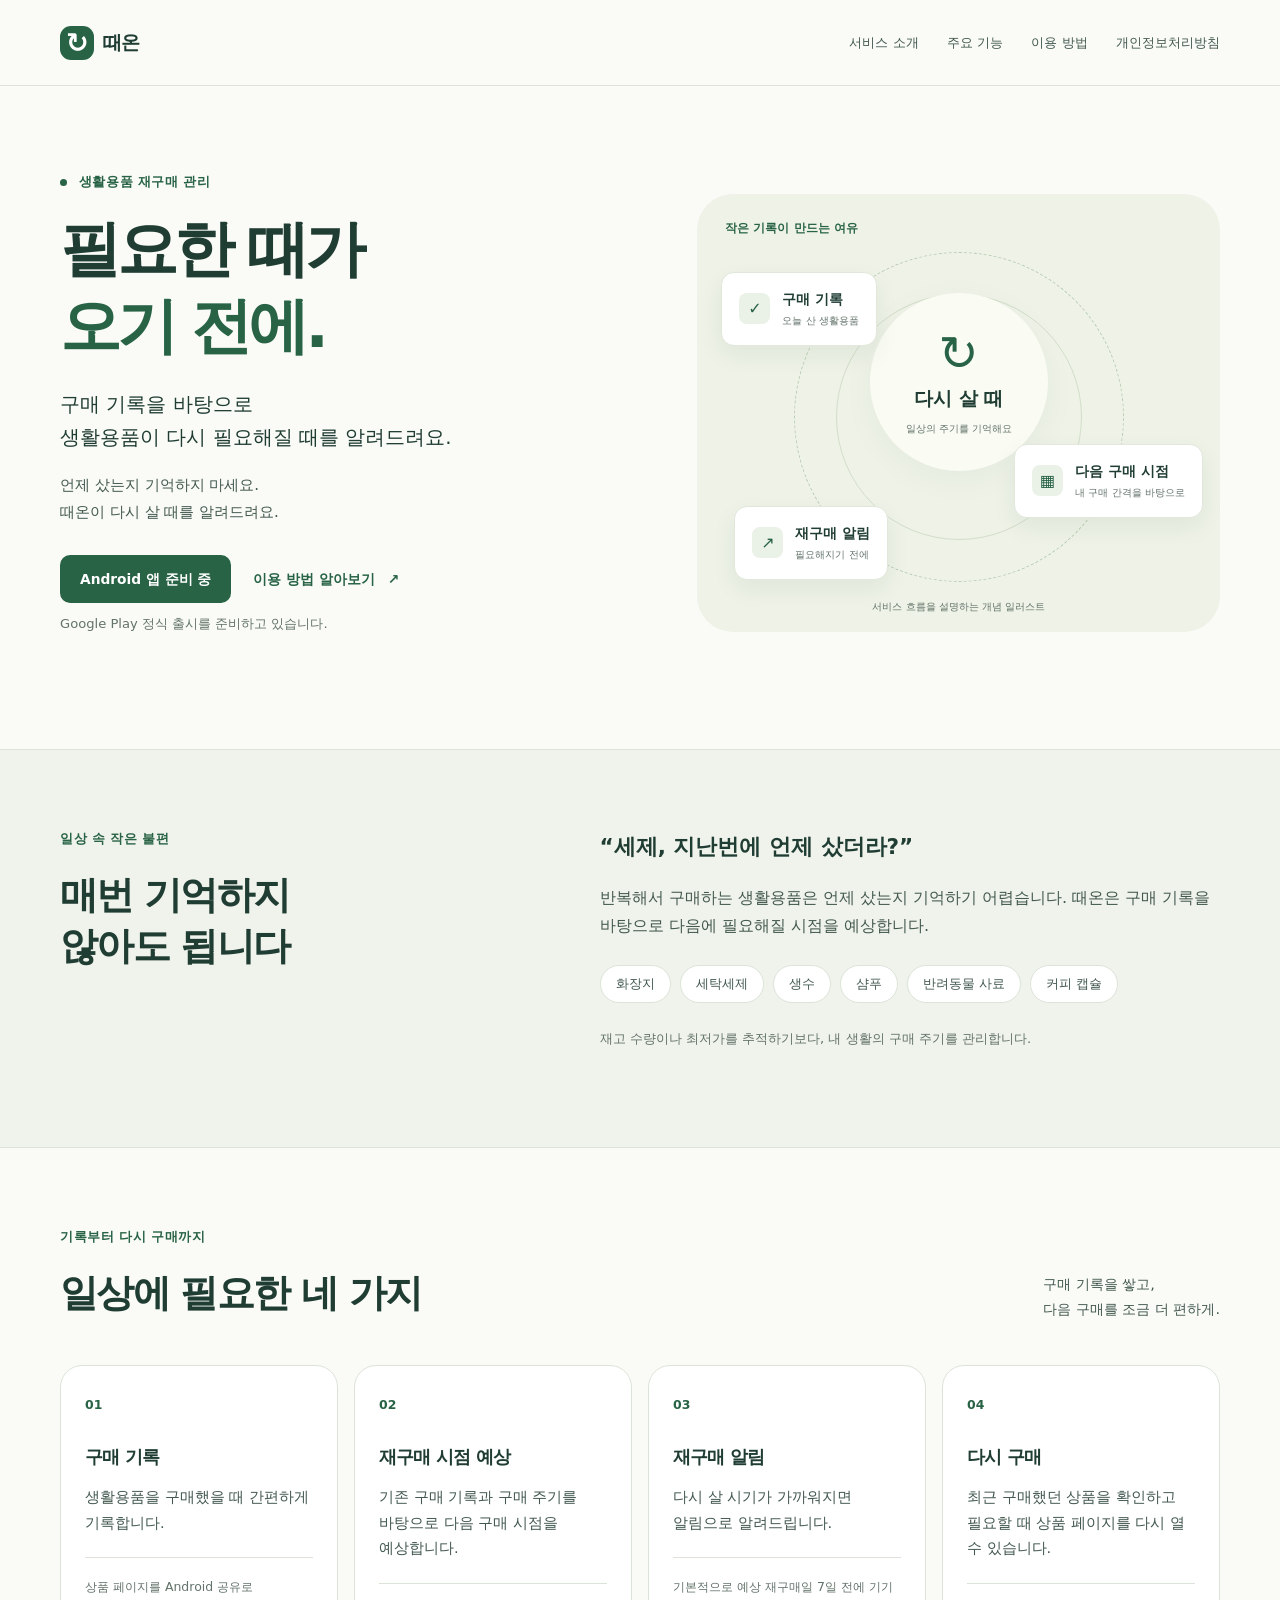
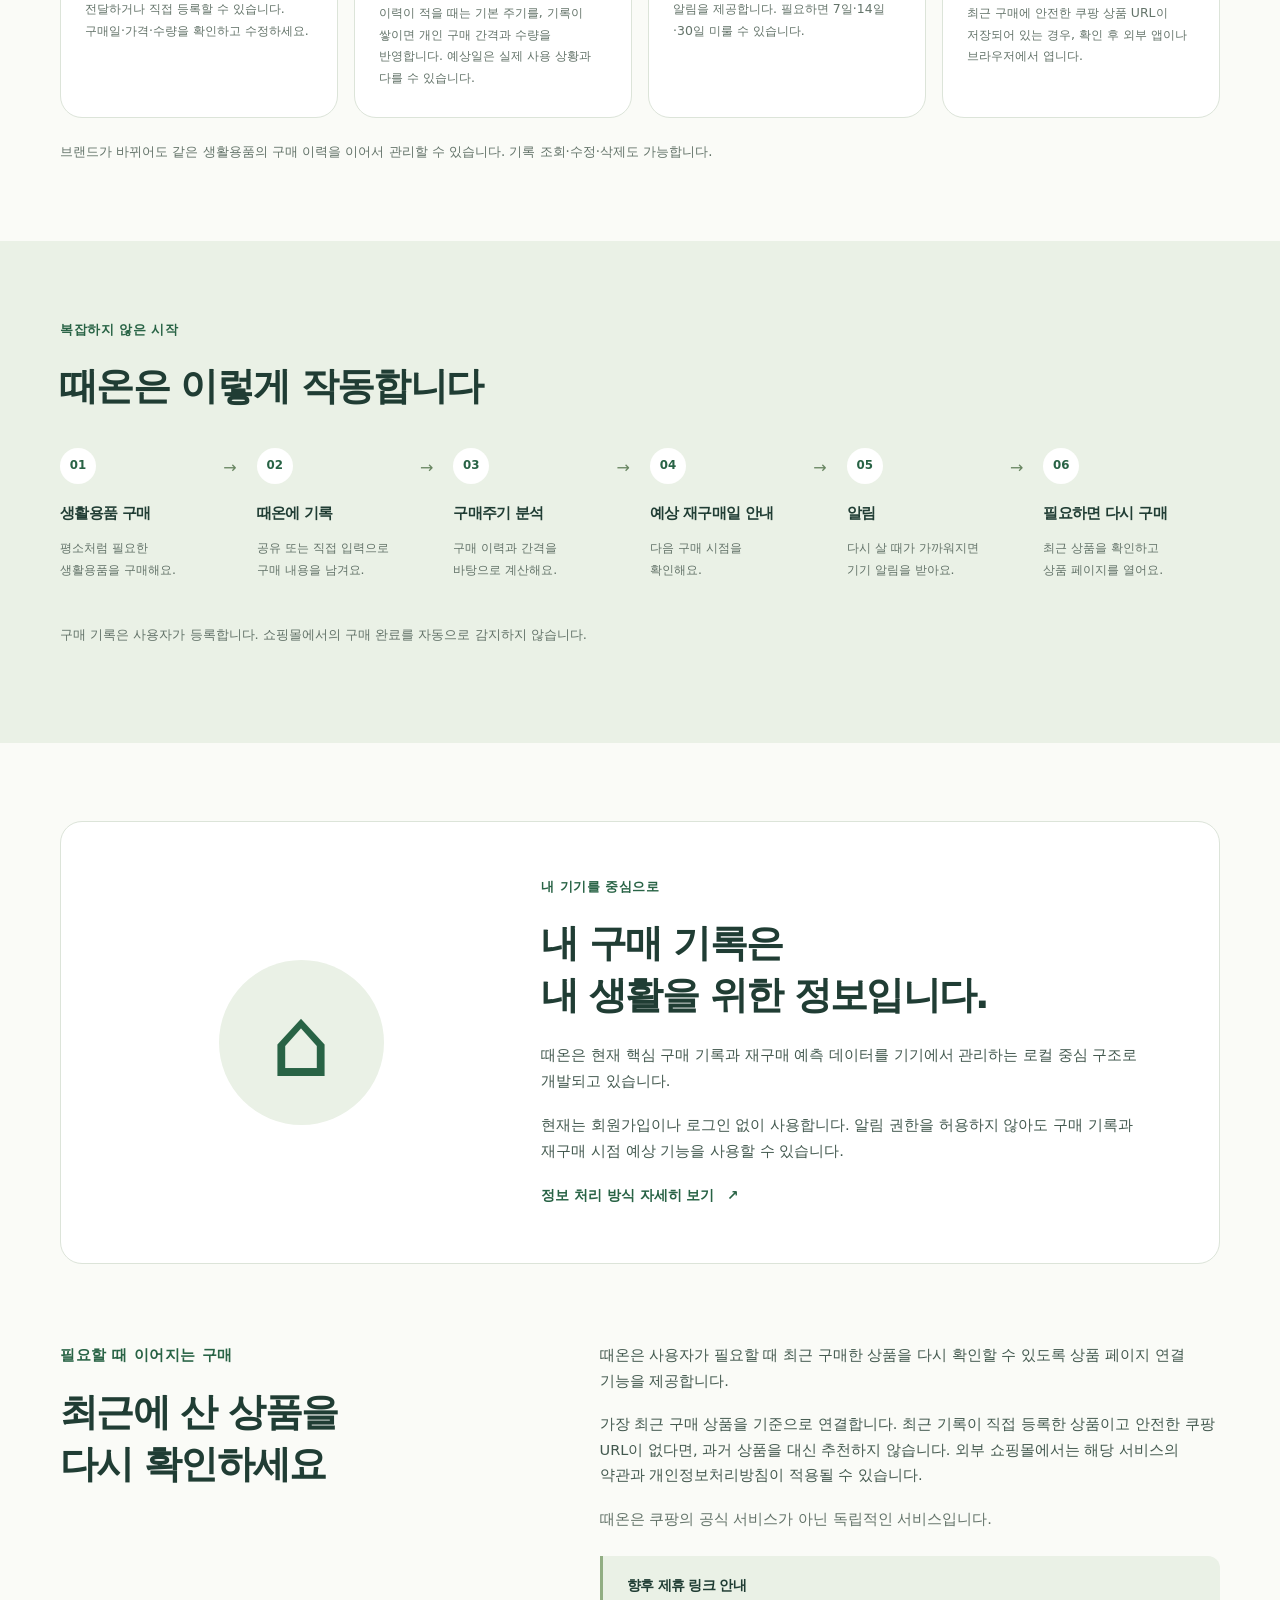
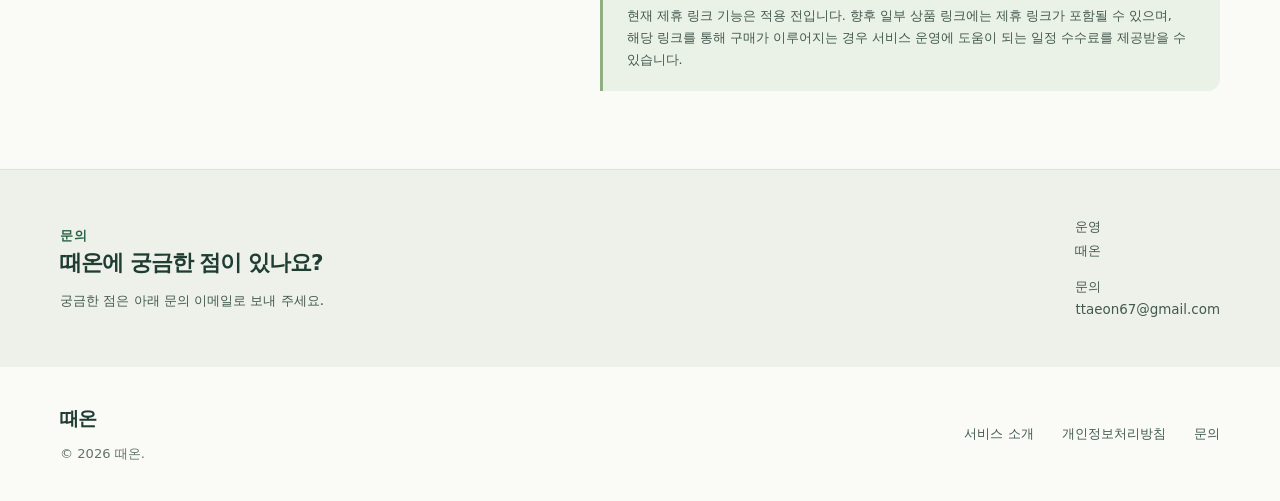
==== index.html @ 0966c623 "Initial Ttaeon website" ====
<!doctype html>
<html lang="ko">
<head>
  <meta charset="utf-8">
  <meta name="viewport" content="width=device-width, initial-scale=1">
  <title>때온 - 생활용품 재구매 알림</title>
  <meta name="description" content="때온은 구매 기록을 바탕으로 생활용품이 다시 필요해질 때를 알려드리는 개인 재구매 관리 서비스입니다.">
  <meta property="og:title" content="때온 - 생활용품 재구매 알림">
  <meta property="og:description" content="때온은 구매 기록을 바탕으로 생활용품이 다시 필요해질 때를 알려드리는 개인 재구매 관리 서비스입니다.">
  <meta property="og:type" content="website">
  <meta property="og:locale" content="ko_KR">
  <!-- 실제 배포 후 canonical, og:url, 승인된 og:image를 추가하세요. -->
  <link rel="icon" href="assets/favicon.svg" type="image/svg+xml">
  <link rel="stylesheet" href="styles.css">
  <script src="script.js" defer></script>
</head>
<body>
<a class="skip-link" href="#main">본문으로 건너뛰기</a>
<header class="site-header">
  <div class="container header-inner">
    <a class="brand" href="index.html" aria-label="때온 홈"><span class="brand-mark" aria-hidden="true">↻</span>때온</a>
    <button class="menu-toggle" type="button" aria-expanded="false" aria-controls="primary-nav" hidden>메뉴 열기</button>
    <nav id="primary-nav" aria-label="주요 메뉴"><a href="#about">서비스 소개</a><a href="#features">주요 기능</a><a href="#how-it-works">이용 방법</a><a href="privacy.html">개인정보처리방침</a></nav>
  </div>
</header>
<main id="main">
  <section class="hero container" aria-labelledby="hero-title">
    <div class="hero-copy">
      <p class="eyebrow"><span class="status-dot" aria-hidden="true"></span> 생활용품 재구매 관리</p>
      <h1 id="hero-title">필요한 때가<br><span>오기 전에.</span></h1>
      <p class="hero-sub">구매 기록을 바탕으로<br class="wide-only"> 생활용품이 다시 필요해질 때를 알려드려요.</p>
      <p class="hero-description">언제 샀는지 기억하지 마세요.<br>때온이 다시 살 때를 알려드려요.</p>
      <div class="hero-actions"><span class="release-status" id="app-download">Android 앱 준비 중</span><a class="text-link" href="#how-it-works">이용 방법 알아보기 <span aria-hidden="true">↗</span></a></div>
      <p class="small muted">Google Play 정식 출시를 준비하고 있습니다.</p>
    </div>
    <div class="cycle-art" role="img" aria-label="구매 기록에서 예상 재구매일과 알림으로 이어지는 과정을 나타낸 개념 일러스트. 실제 앱 화면이 아닙니다.">
      <span class="art-label">작은 기록이 만드는 여유</span>
      <div class="orbit"></div><div class="orbit orbit-inner"></div>
      <div class="art-center"><span aria-hidden="true">↻</span><strong>다시 살 때</strong><span>일상의 주기를 기억해요</span></div>
      <div class="art-note note-record"><span class="note-icon" aria-hidden="true">✓</span><div><strong>구매 기록</strong><span>오늘 산 생활용품</span></div></div>
      <div class="art-note note-date"><span class="note-icon" aria-hidden="true">▦</span><div><strong>다음 구매 시점</strong><span>내 구매 간격을 바탕으로</span></div></div>
      <div class="art-note note-remind"><span class="note-icon" aria-hidden="true">↗</span><div><strong>재구매 알림</strong><span>필요해지기 전에</span></div></div>
      <span class="art-caption">서비스 흐름을 설명하는 개념 일러스트</span>
    </div>
  </section>
  <section class="section problem" id="about" aria-labelledby="about-title"><div class="container problem-layout">
    <div><p class="eyebrow">일상 속 작은 불편</p><h2 id="about-title">매번 기억하지<br>않아도 됩니다</h2></div>
    <div><p class="section-intro">“세제, 지난번에 언제 샀더라?”</p><p>반복해서 구매하는 생활용품은 언제 샀는지 기억하기 어렵습니다. 때온은 구매 기록을 바탕으로 다음에 필요해질 시점을 예상합니다.</p><ul class="item-tags" aria-label="관리할 수 있는 생활용품 예시"><li>화장지</li><li>세탁세제</li><li>생수</li><li>샴푸</li><li>반려동물 사료</li><li>커피 캡슐</li></ul><p class="small muted">재고 수량이나 최저가를 추적하기보다, 내 생활의 구매 주기를 관리합니다.</p></div>
  </div></section>
  <section class="section container" id="features" aria-labelledby="features-title">
    <div class="section-heading"><div><p class="eyebrow">기록부터 다시 구매까지</p><h2 id="features-title">일상에 필요한 네 가지</h2></div><p>구매 기록을 쌓고,<br>다음 구매를 조금 더 편하게.</p></div>
    <div class="feature-grid">
      <article class="feature-card"><span class="card-number">01</span><h3>구매 기록</h3><p>생활용품을 구매했을 때 간편하게 기록합니다.</p><p class="card-detail">상품 페이지를 Android 공유로 전달하거나 직접 등록할 수 있습니다. 구매일·가격·수량을 확인하고 수정하세요.</p></article>
      <article class="feature-card"><span class="card-number">02</span><h3>재구매 시점 예상</h3><p>기존 구매 기록과 구매 주기를 바탕으로 다음 구매 시점을 예상합니다.</p><p class="card-detail">이력이 적을 때는 기본 주기를, 기록이 쌓이면 개인 구매 간격과 수량을 반영합니다. 예상일은 실제 사용 상황과 다를 수 있습니다.</p></article>
      <article class="feature-card"><span class="card-number">03</span><h3>재구매 알림</h3><p>다시 살 시기가 가까워지면 알림으로 알려드립니다.</p><p class="card-detail">기본적으로 예상 재구매일 7일 전에 기기 알림을 제공합니다. 필요하면 7일·14일·30일 미룰 수 있습니다.</p></article>
      <article class="feature-card"><span class="card-number">04</span><h3>다시 구매</h3><p>최근 구매했던 상품을 확인하고 필요할 때 상품 페이지를 다시 열 수 있습니다.</p><p class="card-detail">최근 구매에 안전한 쿠팡 상품 URL이 저장되어 있는 경우, 확인 후 외부 앱이나 브라우저에서 엽니다.</p></article>
    </div>
    <p class="feature-footnote">브랜드가 바뀌어도 같은 생활용품의 구매 이력을 이어서 관리할 수 있습니다. 기록 조회·수정·삭제도 가능합니다.</p>
  </section>
  <section class="section steps-section" id="how-it-works" aria-labelledby="steps-title"><div class="container">
    <p class="eyebrow">복잡하지 않은 시작</p><h2 id="steps-title">때온은 이렇게 작동합니다</h2>
    <ol class="steps"><li><span>01</span><h3>생활용품 구매</h3><p>평소처럼 필요한<br>생활용품을 구매해요.</p></li><li><span>02</span><h3>때온에 기록</h3><p>공유 또는 직접 입력으로<br>구매 내용을 남겨요.</p></li><li><span>03</span><h3>구매주기 분석</h3><p>구매 이력과 간격을<br>바탕으로 계산해요.</p></li><li><span>04</span><h3>예상 재구매일 안내</h3><p>다음 구매 시점을<br>확인해요.</p></li><li><span>05</span><h3>알림</h3><p>다시 살 때가 가까워지면<br>기기 알림을 받아요.</p></li><li><span>06</span><h3>필요하면 다시 구매</h3><p>최근 상품을 확인하고<br>상품 페이지를 열어요.</p></li></ol>
    <p class="small muted">구매 기록은 사용자가 등록합니다. 쇼핑몰에서의 구매 완료를 자동으로 감지하지 않습니다.</p>
  </div></section>
  <section class="section container" aria-labelledby="local-title"><div class="local-panel"><div class="local-symbol" aria-hidden="true">⌂</div><div><p class="eyebrow">내 기기를 중심으로</p><h2 id="local-title">내 구매 기록은<br>내 생활을 위한 정보입니다.</h2><p>때온은 현재 핵심 구매 기록과 재구매 예측 데이터를 기기에서 관리하는 로컬 중심 구조로 개발되고 있습니다.</p><p>현재는 회원가입이나 로그인 없이 사용합니다. 알림 권한을 허용하지 않아도 구매 기록과 재구매 시점 예상 기능을 사용할 수 있습니다.</p><a class="text-link" href="privacy.html">정보 처리 방식 자세히 보기 <span aria-hidden="true">↗</span></a></div></div></section>
  <section class="section container link-section" aria-labelledby="shopping-title"><div><p class="eyebrow">필요할 때 이어지는 구매</p><h2 id="shopping-title">최근에 산 상품을<br>다시 확인하세요</h2></div><div><p>때온은 사용자가 필요할 때 최근 구매한 상품을 다시 확인할 수 있도록 상품 페이지 연결 기능을 제공합니다.</p><p>가장 최근 구매 상품을 기준으로 연결합니다. 최근 기록이 직접 등록한 상품이고 안전한 쿠팡 URL이 없다면, 과거 상품을 대신 추천하지 않습니다. 외부 쇼핑몰에서는 해당 서비스의 약관과 개인정보처리방침이 적용될 수 있습니다.</p><p class="small muted">때온은 쿠팡의 공식 서비스가 아닌 독립적인 서비스입니다.</p><aside class="affiliate-notice" id="affiliate-notice" aria-labelledby="affiliate-title"><h3 id="affiliate-title">향후 제휴 링크 안내</h3><p>현재 제휴 링크 기능은 적용 전입니다. 향후 일부 상품 링크에는 제휴 링크가 포함될 수 있으며, 해당 링크를 통해 구매가 이루어지는 경우 서비스 운영에 도움이 되는 일정 수수료를 제공받을 수 있습니다.</p></aside></div></section>
  <section class="contact-section" id="contact" aria-labelledby="contact-title"><div class="container contact-inner"><div><p class="eyebrow">문의</p><h2 id="contact-title">때온에 궁금한 점이 있나요?</h2><p>궁금한 점은 아래 문의 이메일로 보내 주세요.</p></div><div class="contact-details"><p>운영 <strong>때온</strong></p><p>문의 <strong><a href="mailto:ttaeon67@gmail.com">ttaeon67@gmail.com</a></strong></p></div></div></section>
</main>
<footer class="site-footer"><div class="container footer-inner"><div><a class="brand" href="index.html">때온</a><p class="small muted">© 2026 때온.</p></div><nav aria-label="하단 메뉴"><a href="#about">서비스 소개</a><a href="privacy.html">개인정보처리방침</a><a href="#contact">문의</a></nav></div></footer>
</body>
</html>
---- styles.css ----
:root{--bg:#fafbf7;--surface:#fff;--ink:#203d34;--text:#43594f;--muted:#637369;--green:#286345;--light:#eaf1e6;--line:#dce4d9;--radius:22px;--max:1160px}*{box-sizing:border-box}html{scroll-behavior:smooth;scroll-padding-top:100px}body{margin:0;background:var(--bg);color:var(--text);font-family:system-ui,-apple-system,BlinkMacSystemFont,"Segoe UI","Malgun Gothic",sans-serif;line-height:1.75;word-break:keep-all;overflow-wrap:break-word}a{color:inherit;text-decoration:none}a:hover{color:var(--green);text-decoration:underline;text-underline-offset:5px}button{font:inherit}a:focus-visible,button:focus-visible{outline:3px solid var(--green);outline-offset:5px}h1,h2,h3,p{margin-top:0}h1,h2,h3{color:var(--ink);line-height:1.35;letter-spacing:-.045em}h2{font-size:clamp(1.7rem,3vw,2.45rem);margin-bottom:22px}h3{font-size:1.15rem}p{margin-bottom:18px}.container{width:min(var(--max),calc(100% - 48px));margin-inline:auto}.small{font-size:.82rem}.muted{color:var(--muted)}.eyebrow{color:var(--green);font-weight:650;font-size:.8rem;letter-spacing:.04em;margin-bottom:18px}.skip-link{position:fixed;top:8px;left:16px;transform:translateY(-150%);background:var(--ink);color:white;padding:10px 18px;z-index:50}.skip-link:focus{transform:none}.site-header{background:rgba(250,251,247,.97);border-bottom:1px solid var(--line);position:sticky;top:0;z-index:10}.header-inner{min-height:85px;display:flex;align-items:center;justify-content:space-between;gap:24px}.brand{display:inline-flex;align-items:center;gap:9px;color:var(--ink);font-size:1.18rem;font-weight:750;letter-spacing:-.04em}.brand-mark{background:var(--green);border-radius:11px;color:white;width:34px;height:34px;display:grid;place-items:center;font-size:1.7rem;line-height:1}.brand-en{color:var(--muted);font-weight:400;font-size:.66rem;letter-spacing:.02em;margin-left:5px}nav{display:flex;gap:28px;font-size:.84rem;font-weight:550}.menu-toggle{border:1px solid var(--line);background:white;color:var(--ink);padding:8px 12px;border-radius:8px}.hero{display:grid;grid-template-columns:1.12fr 1fr;align-items:center;gap:52px;padding-block:85px 95px}.hero h1{font-size:clamp(2.75rem,4.8vw,4.15rem);line-height:1.25;margin-bottom:24px;letter-spacing:-.065em;font-weight:760}.hero h1 span{color:var(--green)}.hero-sub{font-size:1.24rem;line-height:1.65;color:var(--ink)}.hero-description{font-size:.94rem;max-width:450px}.status-dot{display:inline-block;width:7px;height:7px;background:var(--green);border-radius:50%;margin-right:7px}.hero-actions{display:flex;align-items:center;gap:22px;flex-wrap:wrap;margin:30px 0 10px}.release-status{background:var(--green);color:white;border-radius:10px;padding:12px 20px;font-size:.86rem;font-weight:650}.text-link{font-size:.86rem;color:var(--green);font-weight:650}.text-link span{margin-left:8px}.cycle-art{position:relative;min-height:438px;border-radius:36px;background:#eef2e7;overflow:hidden}.art-label{position:absolute;top:24px;left:28px;font-size:.74rem;color:var(--green);font-weight:600}.orbit{position:absolute;width:330px;height:330px;border:1px dashed #b9cdb4;border-radius:50%;left:50%;top:51%;transform:translate(-50%,-50%)}.orbit-inner{width:246px;height:246px;border-style:solid;border-color:#d2dfc9}.art-center{position:absolute;top:43%;left:50%;transform:translate(-50%,-50%);width:178px;height:178px;background:#fafcf4;border-radius:50%;display:flex;align-items:center;justify-content:center;flex-direction:column;box-shadow:0 8px 35px #2245260a}.art-center>span:first-child{font-size:3rem;line-height:1.15;color:var(--green)}.art-center strong{font-size:1.2rem;color:var(--ink)}.art-center>span:last-child{font-size:.61rem;color:var(--muted);margin-top:5px}.art-note{position:absolute;background:white;border:1px solid #e1e8db;border-radius:13px;display:flex;align-items:center;gap:12px;padding:15px 17px;box-shadow:0 9px 25px #263f2610}.art-note strong{display:block;color:var(--ink);font-size:.85rem}.art-note div>span{display:block;font-size:.65rem;color:var(--muted)}.note-icon{width:31px;height:31px;background:var(--light);display:grid;place-items:center;border-radius:8px;color:var(--green)}.note-record{top:78px;left:24px}.note-date{top:250px;right:17px}.note-remind{bottom:52px;left:37px}.art-caption{position:absolute;bottom:16px;left:0;width:100%;text-align:center;font-size:.62rem;color:var(--muted)}.section{padding-block:78px}.problem{background:#f0f3ec;border-block:1px solid var(--line)}.problem-layout{display:grid;grid-template-columns:1fr 1.35fr;gap:80px}.section-intro{font-size:1.35rem;font-weight:650;color:var(--ink)}.item-tags{list-style:none;display:flex;flex-wrap:wrap;gap:9px;padding:0;margin:25px 0}.item-tags li{background:var(--surface);border:1px solid var(--line);border-radius:30px;padding:7px 15px;font-size:.8rem}.section-heading{display:flex;align-items:end;justify-content:space-between;gap:25px;margin-bottom:24px}.section-heading>p{font-size:.9rem}.feature-grid{display:grid;grid-template-columns:repeat(4,1fr);gap:16px}.feature-card{background:var(--surface);border:1px solid var(--line);border-radius:var(--radius);padding:28px 24px}.card-number{color:var(--green);font-size:.78rem;display:block;margin-bottom:30px;font-weight:700}.feature-card h3{margin-bottom:14px}.feature-card p{font-size:.91rem}.feature-card .card-detail{font-size:.78rem;color:var(--muted);border-top:1px solid var(--line);padding-top:18px;margin:22px 0 0}.feature-footnote{font-size:.83rem;color:var(--muted);margin:22px 0 0}.steps-section{background:var(--light)}.steps{display:grid;grid-template-columns:repeat(6,1fr);list-style:none;padding:0;margin:36px 0 26px;gap:20px}.steps li{position:relative}.steps li:not(:last-child)::after{content:"→";position:absolute;right:0;top:6px;color:#688561}.steps li>span{display:grid;place-items:center;width:36px;height:36px;border-radius:50%;background:white;color:var(--green);font-size:.74rem;font-weight:700;margin-bottom:19px}.steps h3{font-size:.91rem;letter-spacing:-.045em}.steps p{font-size:.78rem;color:var(--muted)}.local-panel{display:grid;grid-template-columns:.8fr 1.4fr;gap:65px;background:white;border:1px solid var(--line);border-radius:var(--radius);padding:54px 65px;align-items:center}.local-symbol{margin:auto;width:165px;height:165px;border-radius:50%;background:var(--light);display:grid;place-items:center;font-size:6rem;line-height:1;color:var(--green)}.local-panel p:not(.eyebrow){font-size:.92rem}.link-section{display:grid;grid-template-columns:1fr 1.35fr;gap:80px;padding-top:0}.link-section p{font-size:.91rem}.affiliate-notice{margin-top:25px;border-left:3px solid #91ae83;padding:20px 24px;background:var(--light);border-radius:0 12px 12px 0}.affiliate-notice h3{font-size:.87rem;margin-bottom:10px}.affiliate-notice p{font-size:.79rem;margin:0}.contact-section{background:#edf1e9;padding-block:45px;border-top:1px solid var(--line)}.contact-inner{display:flex;justify-content:space-between;gap:30px;align-items:center}.contact-inner h2{font-size:1.35rem;margin-bottom:12px}.contact-inner p{font-size:.84rem;margin-bottom:0}.contact-details{font-size:.8rem}.contact-details strong{font-weight:500;display:block}.contact-details p+p{margin-top:12px}.site-footer{padding-block:35px}.footer-inner{display:flex;justify-content:space-between;gap:20px;align-items:center}.footer-inner p{margin:8px 0 0}.policy-header{padding:62px 0 35px;border-bottom:1px solid var(--line)}.policy-header h1{font-size:clamp(2rem,4vw,3rem);margin-bottom:16px}.policy-layout{display:grid;grid-template-columns:230px 1fr;gap:60px;padding-block:45px 75px}.policy-toc{align-self:start;position:sticky;top:112px;border-left:2px solid var(--line);padding-left:18px}.policy-toc nav{display:flex;flex-direction:column;gap:8px;font-size:.78rem}.policy-toc h2{font-size:.86rem;letter-spacing:0}.policy-body section{margin-bottom:38px;scroll-margin-top:110px}.policy-body h2{font-size:1.35rem}.policy-body p,.policy-body li{font-size:.92rem}.policy-body ul{padding-left:22px}.draft-note{background:var(--light);padding:18px 22px;border-radius:12px;font-size:.85rem}.policy-meta{display:flex;gap:25px;flex-wrap:wrap;font-size:.81rem;color:var(--muted)}[hidden]{display:none!important}
@media(min-width:1440px){.hero{padding-block:100px 110px}}
@media(max-width:1000px){.brand-en{display:none}.hero{gap:26px}.hero h1{font-size:3rem}.feature-grid{grid-template-columns:repeat(2,1fr)}.steps{grid-template-columns:repeat(3,1fr);gap:30px}.steps li:nth-child(3)::after{content:none}.local-panel{padding:40px;gap:35px}.problem-layout,.link-section{gap:40px}.policy-layout{grid-template-columns:200px 1fr;gap:30px}}
@media(max-width:720px){.container{width:calc(100% - 36px)}.header-inner{min-height:72px;flex-wrap:wrap;gap:0;padding-block:16px}.brand{font-size:1.08rem}.menu-toggle{margin-left:auto;font-size:.77rem}#primary-nav{width:100%;flex-wrap:wrap;gap:13px 21px;padding-top:18px;font-size:.79rem}.hero{grid-template-columns:1fr;padding-block:48px 55px;gap:30px}.hero h1{font-size:3rem}.hero-sub{font-size:1.07rem}.hero-description{font-size:.88rem}.hero-actions{gap:18px}.cycle-art{min-height:375px;max-width:480px;width:100%;margin:auto}.orbit{width:290px;height:290px}.orbit-inner{width:215px;height:215px}.art-center{top:39%;width:155px;height:155px}.note-record{top:65px;left:17px}.note-date{top:215px;right:13px}.note-remind{bottom:42px;left:25px}.art-note{padding:12px;gap:9px}.art-note strong{font-size:.76rem}.art-note div>span{font-size:.59rem}.section{padding-block:50px}.problem-layout,.link-section{grid-template-columns:1fr;gap:13px}.section-heading{display:block}.section-heading>p{display:none}.feature-grid{gap:12px}.feature-card{padding:22px 18px}.card-number{margin-bottom:22px}.feature-card h3{font-size:1.06rem}.feature-card p{font-size:.83rem}.feature-card .card-detail{font-size:.74rem}.steps{grid-template-columns:1fr;gap:0;margin-top:30px}.steps li{padding:0 0 25px 54px;min-height:92px}.steps li>span{position:absolute;left:0;top:0;margin:0}.steps li:not(:last-child)::after{content:"↓";left:11px;right:auto;top:44px}.steps li:nth-child(3)::after{content:"↓"}.steps h3{margin-bottom:7px;font-size:1rem}.steps p{font-size:.85rem;margin:0}.steps br{display:none}.local-panel{grid-template-columns:1fr;padding:30px 25px;gap:25px}.local-symbol{width:85px;height:85px;font-size:3.5rem;margin:0}.link-section{padding-top:0}.contact-inner,.footer-inner{flex-direction:column;align-items:start}.contact-details{width:100%}.footer-inner nav{flex-wrap:wrap;font-size:.79rem;gap:18px}.policy-header{padding-top:40px}.policy-layout{grid-template-columns:1fr;gap:35px;padding-top:28px}.policy-toc{position:static}.policy-toc nav{display:grid;grid-template-columns:1fr 1fr;gap:10px 15px}.policy-body h2{font-size:1.23rem}.policy-meta{gap:7px 20px}.wide-only{display:none}}
@media(max-width:380px){.hero h1{font-size:2.65rem}.hero-actions{gap:13px}.release-status{padding:11px 15px}.feature-grid{grid-template-columns:1fr}.cycle-art{min-height:355px}.art-note{padding:10px}.note-date{right:9px}.art-center{width:140px;height:140px}.policy-toc nav{grid-template-columns:1fr}}
@media(prefers-reduced-motion:reduce){html{scroll-behavior:auto}*,*::before,*::after{animation:none!important;transition:none!important}}
@media print{.site-header,.site-footer,.policy-toc,.skip-link{display:none}.policy-layout{display:block}.container{width:100%}.policy-body section{break-inside:avoid}body{background:white;color:#000}}
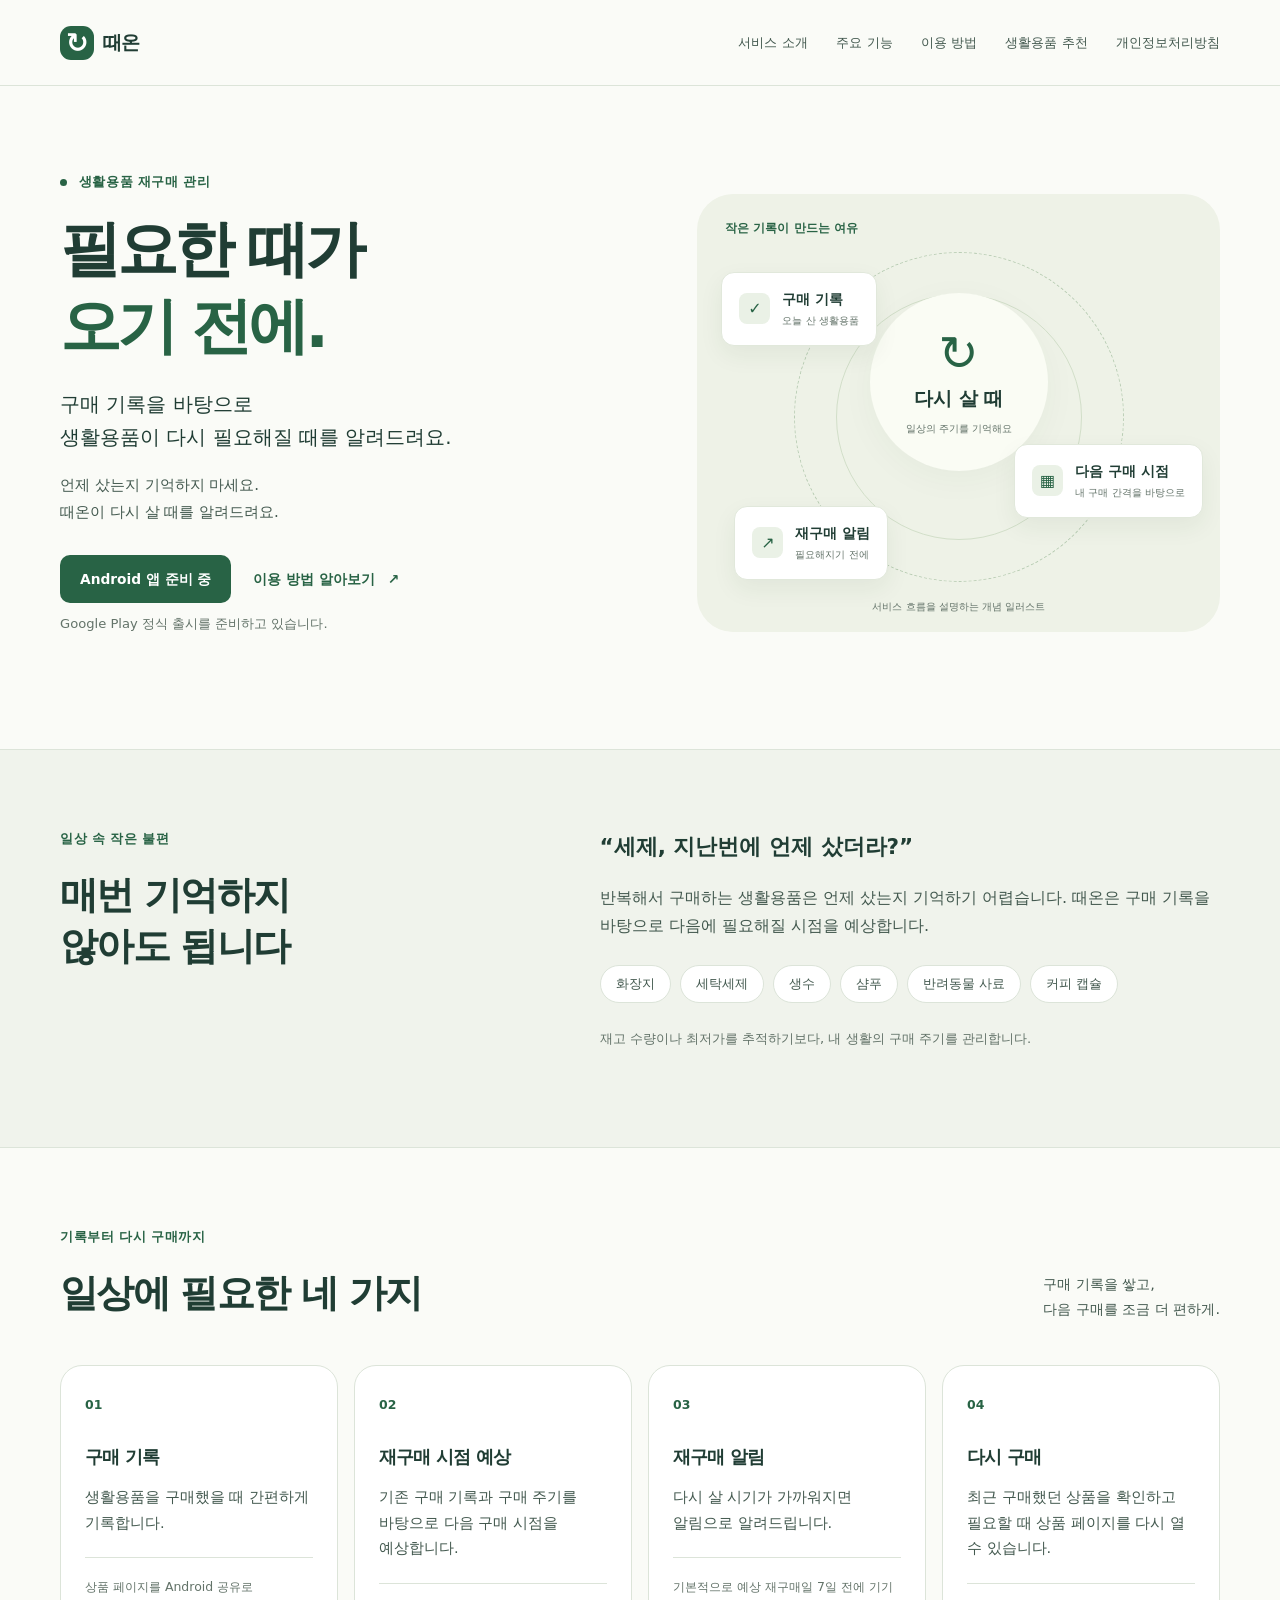
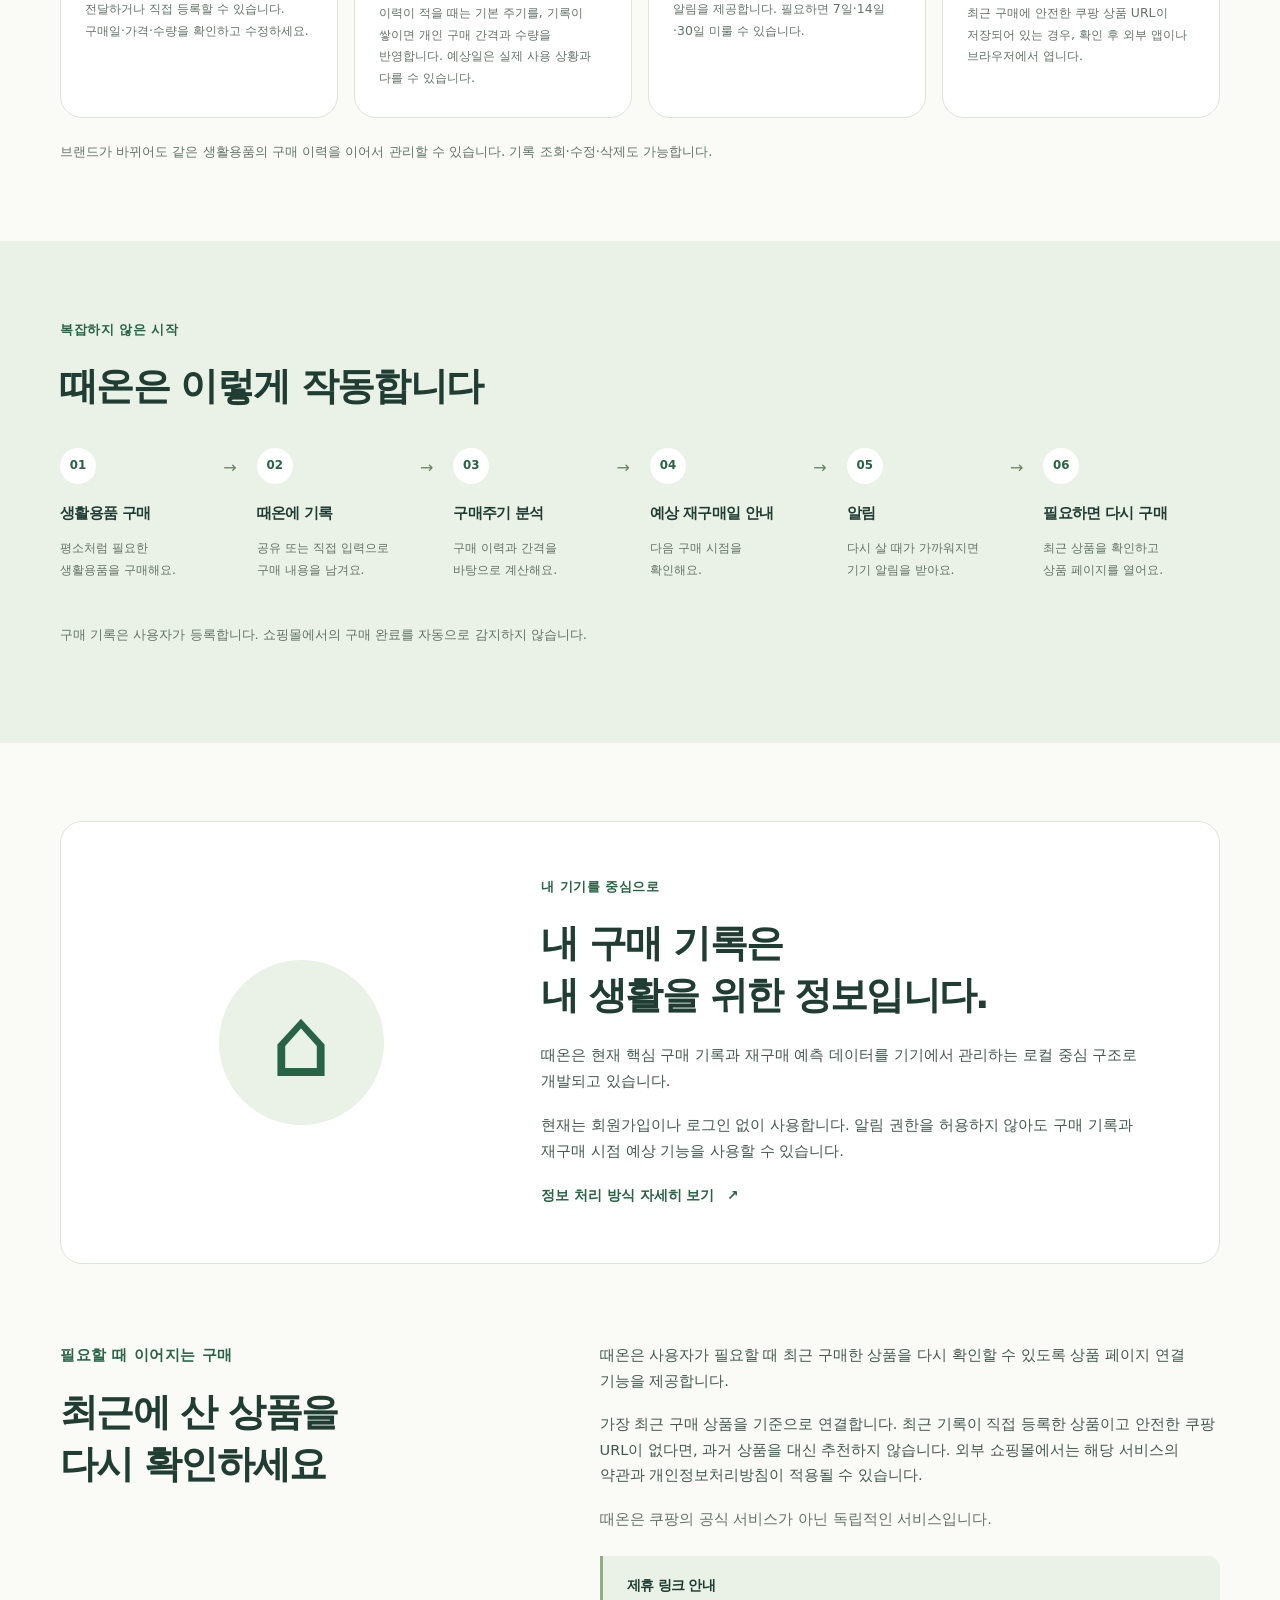
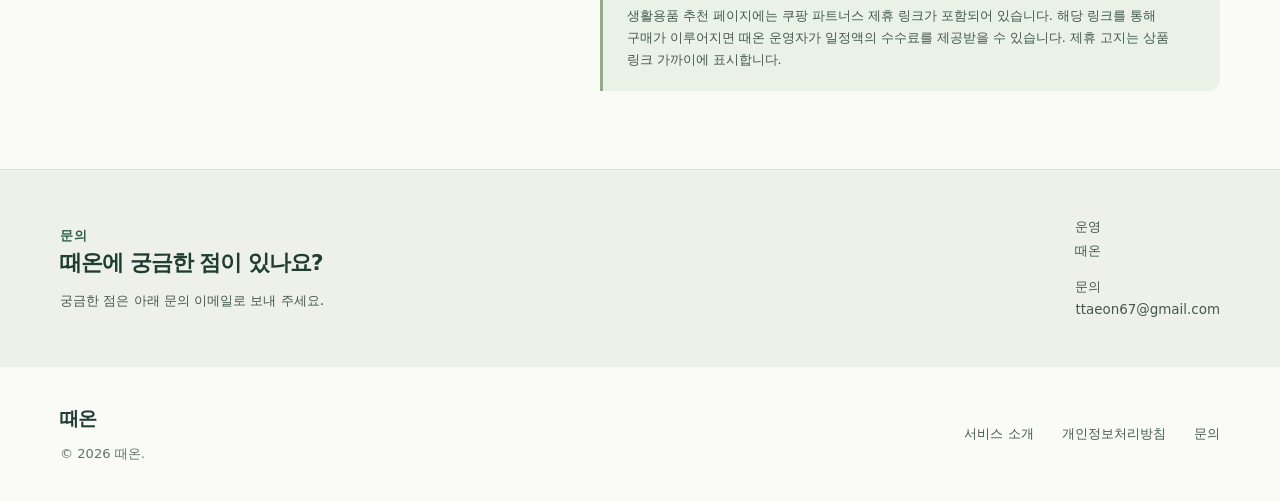
==== commit e91a4324: "Add Ttaeon product recommendation page" ====
--- a/index.html
+++ b/index.html
@@ -20,7 +20,7 @@
   <div class="container header-inner">
     <a class="brand" href="index.html" aria-label="때온 홈"><span class="brand-mark" aria-hidden="true">↻</span>때온</a>
     <button class="menu-toggle" type="button" aria-expanded="false" aria-controls="primary-nav" hidden>메뉴 열기</button>
-    <nav id="primary-nav" aria-label="주요 메뉴"><a href="#about">서비스 소개</a><a href="#features">주요 기능</a><a href="#how-it-works">이용 방법</a><a href="privacy.html">개인정보처리방침</a></nav>
+    <nav id="primary-nav" aria-label="주요 메뉴"><a href="#about">서비스 소개</a><a href="#features">주요 기능</a><a href="#how-it-works">이용 방법</a><a href="products.html">생활용품 추천</a><a href="privacy.html">개인정보처리방침</a></nav>
   </div>
 </header>
 <main id="main">
@@ -63,7 +63,7 @@
     <p class="small muted">구매 기록은 사용자가 등록합니다. 쇼핑몰에서의 구매 완료를 자동으로 감지하지 않습니다.</p>
   </div></section>
   <section class="section container" aria-labelledby="local-title"><div class="local-panel"><div class="local-symbol" aria-hidden="true">⌂</div><div><p class="eyebrow">내 기기를 중심으로</p><h2 id="local-title">내 구매 기록은<br>내 생활을 위한 정보입니다.</h2><p>때온은 현재 핵심 구매 기록과 재구매 예측 데이터를 기기에서 관리하는 로컬 중심 구조로 개발되고 있습니다.</p><p>현재는 회원가입이나 로그인 없이 사용합니다. 알림 권한을 허용하지 않아도 구매 기록과 재구매 시점 예상 기능을 사용할 수 있습니다.</p><a class="text-link" href="privacy.html">정보 처리 방식 자세히 보기 <span aria-hidden="true">↗</span></a></div></div></section>
-  <section class="section container link-section" aria-labelledby="shopping-title"><div><p class="eyebrow">필요할 때 이어지는 구매</p><h2 id="shopping-title">최근에 산 상품을<br>다시 확인하세요</h2></div><div><p>때온은 사용자가 필요할 때 최근 구매한 상품을 다시 확인할 수 있도록 상품 페이지 연결 기능을 제공합니다.</p><p>가장 최근 구매 상품을 기준으로 연결합니다. 최근 기록이 직접 등록한 상품이고 안전한 쿠팡 URL이 없다면, 과거 상품을 대신 추천하지 않습니다. 외부 쇼핑몰에서는 해당 서비스의 약관과 개인정보처리방침이 적용될 수 있습니다.</p><p class="small muted">때온은 쿠팡의 공식 서비스가 아닌 독립적인 서비스입니다.</p><aside class="affiliate-notice" id="affiliate-notice" aria-labelledby="affiliate-title"><h3 id="affiliate-title">향후 제휴 링크 안내</h3><p>현재 제휴 링크 기능은 적용 전입니다. 향후 일부 상품 링크에는 제휴 링크가 포함될 수 있으며, 해당 링크를 통해 구매가 이루어지는 경우 서비스 운영에 도움이 되는 일정 수수료를 제공받을 수 있습니다.</p></aside></div></section>
+  <section class="section container link-section" aria-labelledby="shopping-title"><div><p class="eyebrow">필요할 때 이어지는 구매</p><h2 id="shopping-title">최근에 산 상품을<br>다시 확인하세요</h2></div><div><p>때온은 사용자가 필요할 때 최근 구매한 상품을 다시 확인할 수 있도록 상품 페이지 연결 기능을 제공합니다.</p><p>가장 최근 구매 상품을 기준으로 연결합니다. 최근 기록이 직접 등록한 상품이고 안전한 쿠팡 URL이 없다면, 과거 상품을 대신 추천하지 않습니다. 외부 쇼핑몰에서는 해당 서비스의 약관과 개인정보처리방침이 적용될 수 있습니다.</p><p class="small muted">때온은 쿠팡의 공식 서비스가 아닌 독립적인 서비스입니다.</p><aside class="affiliate-notice" id="affiliate-notice" aria-labelledby="affiliate-title"><h3 id="affiliate-title">제휴 링크 안내</h3><p>생활용품 추천 페이지에는 쿠팡 파트너스 제휴 링크가 포함되어 있습니다. 해당 링크를 통해 구매가 이루어지면 때온 운영자가 일정액의 수수료를 제공받을 수 있습니다. 제휴 고지는 상품 링크 가까이에 표시합니다.</p></aside></div></section>
   <section class="contact-section" id="contact" aria-labelledby="contact-title"><div class="container contact-inner"><div><p class="eyebrow">문의</p><h2 id="contact-title">때온에 궁금한 점이 있나요?</h2><p>궁금한 점은 아래 문의 이메일로 보내 주세요.</p></div><div class="contact-details"><p>운영 <strong>때온</strong></p><p>문의 <strong><a href="mailto:ttaeon67@gmail.com">ttaeon67@gmail.com</a></strong></p></div></div></section>
 </main>
 <footer class="site-footer"><div class="container footer-inner"><div><a class="brand" href="index.html">때온</a><p class="small muted">© 2026 때온.</p></div><nav aria-label="하단 메뉴"><a href="#about">서비스 소개</a><a href="privacy.html">개인정보처리방침</a><a href="#contact">문의</a></nav></div></footer>
--- a/styles.css
+++ b/styles.css
@@ -5,3 +5,29 @@
 @media(max-width:380px){.hero h1{font-size:2.65rem}.hero-actions{gap:13px}.release-status{padding:11px 15px}.feature-grid{grid-template-columns:1fr}.cycle-art{min-height:355px}.art-note{padding:10px}.note-date{right:9px}.art-center{width:140px;height:140px}.policy-toc nav{grid-template-columns:1fr}}
 @media(prefers-reduced-motion:reduce){html{scroll-behavior:auto}*,*::before,*::after{animation:none!important;transition:none!important}}
 @media print{.site-header,.site-footer,.policy-toc,.skip-link{display:none}.policy-layout{display:block}.container{width:100%}.policy-body section{break-inside:avoid}body{background:white;color:#000}}
+
+/* 생활용품 소개: 기존 브랜드 변수와 공통 내비게이션을 재사용합니다. */
+.products-main{max-width:var(--max)}
+.products-heading{border-bottom:0;padding-bottom:20px}
+.products-intro{font-size:1.05rem}
+.product-section{padding-block:10px 65px}
+.product-card{display:grid;grid-template-columns:minmax(0,.8fr) minmax(0,1.3fr);gap:40px;background:var(--surface);border:1px solid var(--line);border-radius:var(--radius);padding:35px}
+.product-placeholder{min-height:285px;background:var(--light);border-radius:16px;display:flex;flex-direction:column;align-items:center;justify-content:center;text-align:center;gap:12px;padding:25px;align-self:start;color:var(--green)}
+.product-placeholder-symbol{font-size:4rem;line-height:1.2}
+.product-placeholder>span:last-child{font-size:.78rem;color:var(--muted)}
+.product-content{min-width:0}
+.product-content h2{font-size:clamp(1.4rem,2.5vw,1.9rem);margin-bottom:15px}
+.product-configuration{font-size:1rem;font-weight:650;color:var(--ink)}
+.product-button{display:inline-block;border:1px solid #c7d1c3;border-radius:10px;padding:12px 20px;font-size:.94rem;font-weight:650;text-align:center;max-width:100%}
+.product-button:disabled{color:#4b5a50;background:#e5eae1;opacity:1;cursor:not-allowed}
+.product-button[href]{background:var(--green);color:var(--surface);border-color:var(--green)}
+.product-button[href]:hover{background:var(--ink);border-color:var(--ink);color:var(--surface)}
+.product-link-status{font-size:.85rem;color:var(--muted);margin:10px 0 22px}
+.product-disclosure{background:var(--light);border-left:3px solid #91ae83;border-radius:0 12px 12px 0;padding:20px 22px}
+.product-disclosure h3{font-size:1rem;margin-bottom:12px}
+.product-disclosure .disclosure-context{font-size:.88rem;margin-bottom:15px}
+.product-disclosure .disclosure-copy{font-size:1rem;color:var(--ink);font-weight:600;margin-bottom:0}
+.product-service-note{padding-top:32px;max-width:720px}
+.product-service-note h3{font-size:1.1rem}
+.product-service-note p{font-size:.9rem}
+@media(max-width:720px){.product-card{grid-template-columns:1fr;padding:24px;gap:28px}.product-placeholder{min-height:190px}.product-disclosure{padding:18px}.products-intro{font-size:.95rem}.product-section{padding-bottom:40px}}
